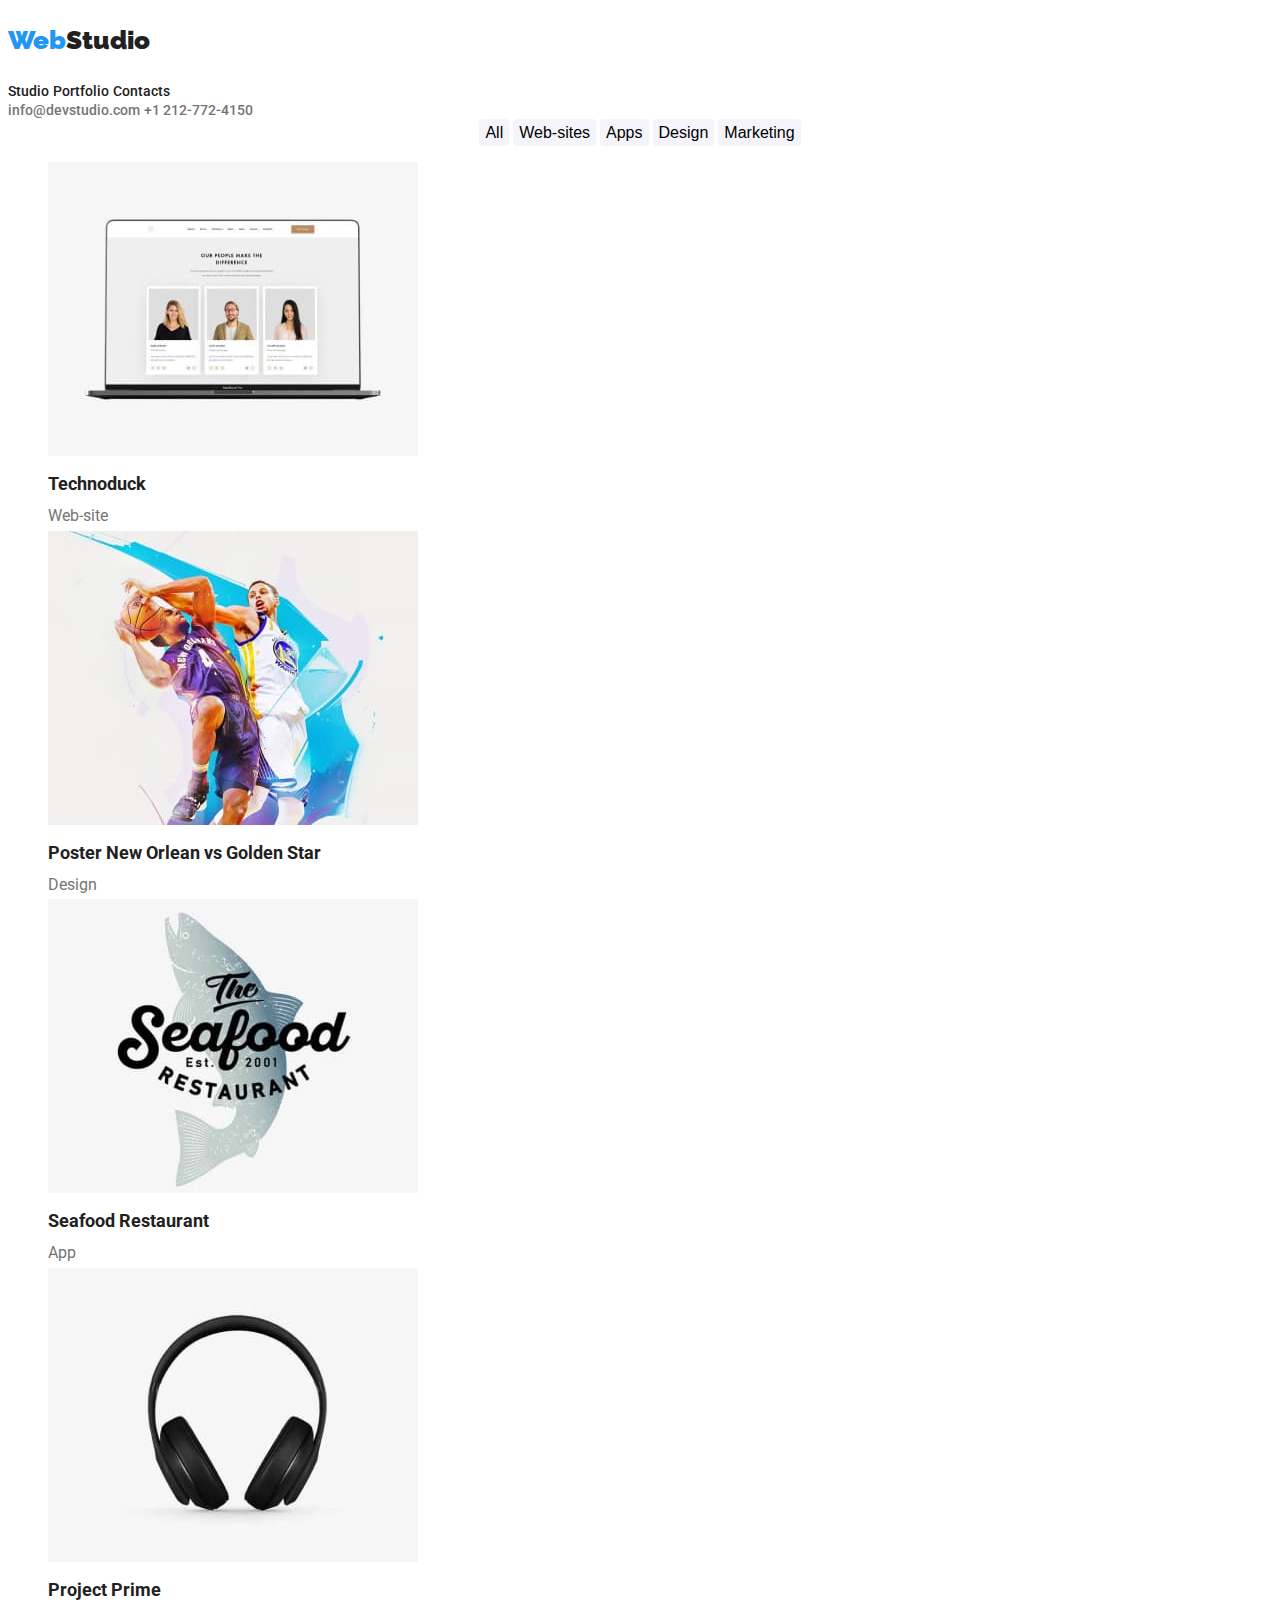
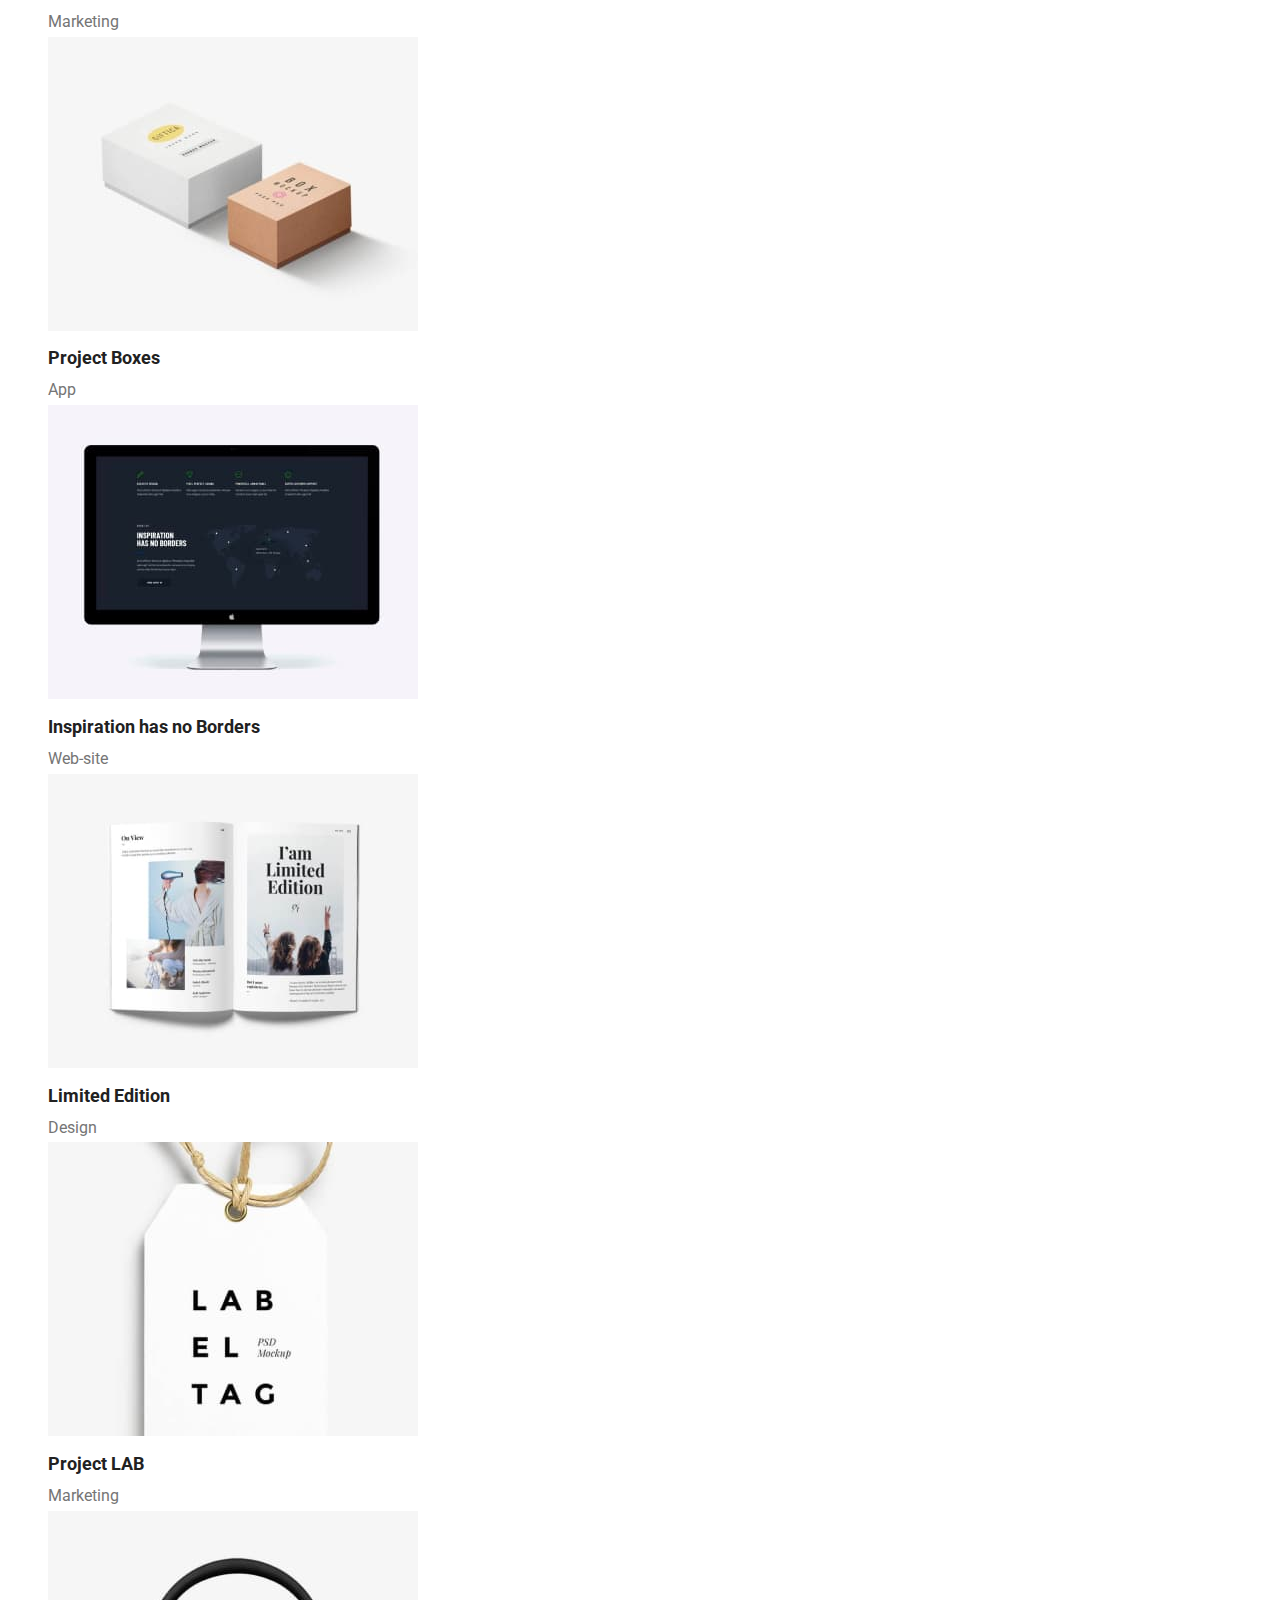
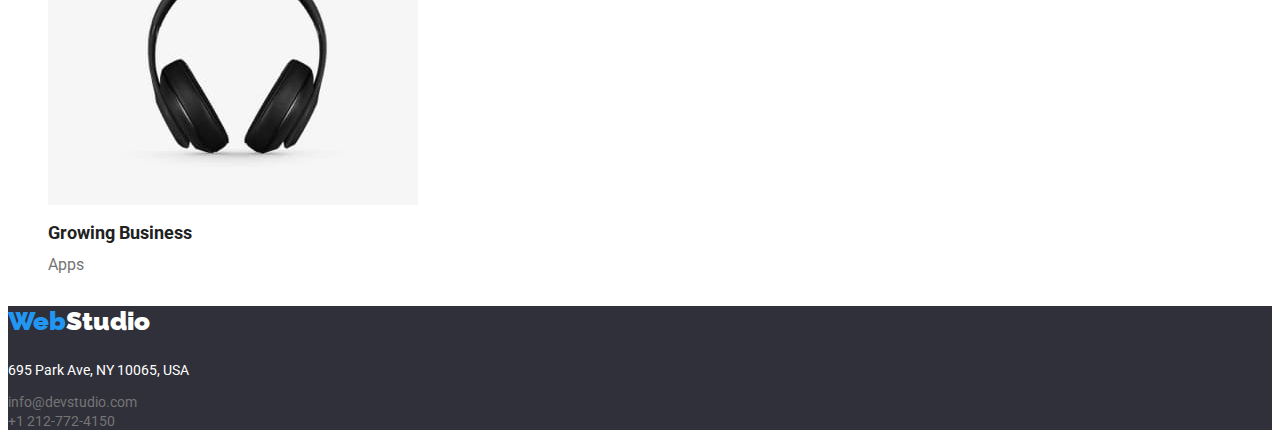
==== portfolio.html @ b8fe7f37 "Initial commit" ====
<!DOCTYPE html>
<html lang="en">

<head>
      <meta charset="UTF-8">
      <meta name="viewport" content="width=device-width, initial-scale=1.0">
      <title>Portfolio</title>
      <link rel="preconnect" href="https://fonts.gstatic.com" crossorigin>
      <link href="https://fonts.googleapis.com/css2?family=Raleway:ital,wght@0,100..900;1,100..900&family=Roboto:ital,wght@0,100;0,300;0,400;0,500;0,700;0,900;1,100;1,300;1,400;1,500;1,700;1,900&display=swap"
            rel="stylesheet">
      <link rel="stylesheet" href="./css/styles.css">
</head>

<body>
      <!--Header section-->
      <header>
            <p class="header__logo"><a href="#"><b><span>Web</span>Studio</b></a>
            </p>
            <nav class="header__navigation">
                  <a href="index.html">Studio</a>
                  <a href="portfolio.html">Portfolio</a>
                  <a href="#">Contacts</a>
            </nav>
            <div class="header__info">
                  <a href="emailto:info@devstudio.com">info@devstudio.com</a>
                  <a href="tel:+12127724150">+1 212-772-4150</a>
            </div>
      </header>

      <!--Filters section-->
      <div class="filters-section">
            <button type="button">All</button>
            <button type="button">Web-sites</button>
            <button type="button">Apps</button>
            <button type="button">Design</button>
            <button type="button">Marketing</button>
      </div>

      <!--Portfolio section-->
      <div class="portfolio-section">
            <ul>
                  <li>
                        <img src="./images/technoduck-image.jpeg" alt="website layout for laptop" width="370"><br>
                        <b>Technoduck</b><br>
                        Web-site
                  </li>
                  <li>
                        <img src="./images/poster-basket-game-image.jpeg" alt="Poster New Orlean vs Golden Star image"
                              width="370"><br>
                        <b>Poster New Orlean vs Golden Star</b><br>
                        Design
                  </li>
                  <li>
                        <img src="./images/seafood-restaurant-image.jpeg" alt="Seafood Restaurant app layout image"
                              width="370"><br>
                        <b>Seafood Restaurant</b><br>
                        App
                  </li>
                  <li>
                        <img src="./images/project-prime-image.jpeg" alt="Stereo Headset image" width="370"><br>
                        <b>Project Prime</b><br>
                        Marketing
                  </li>
                  <li>
                        <img src="./images/project-boxes-image.jpeg" alt="Boxes image" width="370"><br>
                        <b>Project Boxes</b><br>
                        App
                  </li>
                  <li>
                        <img src="./images/inspiration-has-no-borders-image.jpeg" alt="Apple Mac Computer image"
                              width="370"><br>
                        <b>Inspiration has no Borders</b><br>
                        Web-site
                  </li>
                  <li>
                        <img src="./images/limited-edition-image.jpeg" alt="magazine image" width="370"><br>
                        <b>Limited Edition</b><br>
                        Design
                  </li>
                  <li>
                        <img src="./images/project-lab-image.jpeg" alt="Tag image" width="370"><br>
                        <b>Project LAB</b><br>
                        Marketing
                  </li>
                  <li>
                        <img src="./images/project-prime-image.jpeg" alt="working eith laptop image" width="370"><br>
                        <b>Growing Business</b><br>
                        Apps
                  </li>
            </ul>
      </div>

      <!--Footer section-->
      <footer class="footer">
            <p class="footer__logo"><a href="#"><b><span>Web</span>Studio</b></a>
            </p>
            <address class="footer__contact">
                  <p class="footer__contact-address">695 Park Ave, NY 10065, USA</p>
            </address>
            <div class="footer__contact-details">
                  <a href="emailto:info@devstudio.com">info@devstudio.com</a><br>
                  <a href="tel:+12127724150">+1 212-772-4150</a>
            </div>

      </footer>

</body>

</html>
---- css/styles.css ----
:root {
  --blue: #2196f3;
  --white: #ffffff;
  --black: #212121;
  --gray: #2f303a;
  --light-gray: #757575;
  --primary-font: 'Roboto', sans-serif;
  --logo-font: 'Raleway', sans-serif;
}

/* Body section*/

body {
  font-family: 'Roboto', sans-serif;
  color: black;
}

/* Header section style */

.header__logo {
  font-family: var(--logo-font);
  font-weight: 700;
  font-size: 26px;
  line-height: 1.1;
  color: var(--black);
  text-decoration: none;
}

.header__logo a {
  text-decoration: none;
}

.header__logo span {
  color: var(--blue);
}

.header__logo b {
  color: var(--black);
}

.header__navigation a {
  font-size: 14px;
  font-weight: 500;
  line-height: 1.1;
  text-decoration: none;
  color: var(--black);
}

.header__navigation a:hover {
  font-size: 14px;
  font-weight: 500;
  line-height: 1.1;
  text-decoration: none;
  color: var(--blue);
}

.header__info a {
  font-size: 14px;
  font-weight: 500;
  line-height: 1.1;
  text-decoration: none;
  color: var(--light-gray);
}

.header__info a:hover {
  font-size: 15px;
  font-weight: 500;
  line-height: 0.9;
  text-decoration: none;
  color: var(--blue);
}

.header__title {
  font-size: 44px;
  font-weight: 900;
  line-height: 1.3;
  text-align: center;
  text-transform: capitalize;
  color: var(--white);
  background-color: var(--gray);
}

.header__request {
  font-size: 16px;
  font-weight: 700;
  line-height: 1.8;
  text-align: center;
  color: var(--white);
  background-color: var(--blue);
  text-decoration: none;
  border-radius: 4px;
  cursor: pointer;
  padding: 12px 24px;
  border: 1px solid;
}

/* What we do (wwd) section style*/

.main-wwd ul {
  list-style: none;
}

.main-wwd strong {
  text-transform: capitalize;
  font-size: 14px;
  font-weight: 700;
  line-height: 1.1;
  color: var(--black);
}

.main-wwd {
  text-transform: capitalize;
  font-size: 14px;
  font-weight: 400;
  line-height: 1.7;
  color: var(--light-gray);
}

.main-wwd__title {
  font-size: 36px;
  font-weight: 700;
  line-height: 1.1;
  color: var(--black);
  text-align: center;
}

/* Our team section style */

.main-team {
  background-color: #f5f4fa;
}

.main-team__title {
  font-size: 36px;
  font-weight: 700;
  line-height: 1.1;
  color: var(--black);
  text-align: center;
}

.main-team__list {
  font-size: 16px;
  font-weight: 400;
  line-height: 1.2;
  color: var(--light-gray);
  text-align: center;
  list-style: none;
}

.main-team__list b {
  font-size: 16px;
  font-weight: 500;
  line-height: 1.2;
  color: var(--black);
  text-align: center;
}

/* Footer section style*/

.footer {
  background-color: var(--gray);
}

.footer__logo {
  color: var(--white);
  font-family: var(--logo-font);
  font-weight: 700;
  font-size: 26px;
  line-height: 1.2;
  text-decoration: none;
}

.footer__logo a {
  text-decoration: none;
}

.footer__logo span {
  color: var(--blue);
}

.footer__logo b {
  color: var(--white);
}

.footer__contact {
  color: var(--white);
  font-style: normal;
}

.footer__contact-address {
  font-size: 14px;
  font-weight: 400;
  line-height: 1.1;
}

.footer__contact-address {
  font-size: 14px;
  font-weight: 400;
  line-height: 1.1;
}

.footer__contact-details a {
  font-size: 14px;
  font-weight: 400;
  line-height: 1.1;
  text-decoration: none;
  color: var(--light-gray);
}

.footer__contact-details a:hover {
  font-size: 14px;
  font-weight: 400;
  line-height: 1.1;
  text-decoration: none;
  color: var(--blue);
}

/* Filters section style */

.filters-section {
  text-align: center;
}

.filters-section button {
  font-size: 16px;
  font-weight: 500;
  line-height: 1.6;
  text-align: center;
  background-color: #f5f4fa;
  border-radius: 4px;
  cursor: pointer;
  border: none;
}

.filters-section button:hover {
  background-color: var(--blue);
  color: var(--white);
}

.filters-section button:focus {
  background-color: var(--blue);
  color: var(--white);
}

/* Portfolio section style */

.portfolio-section ul {
  list-style: none;
  text-decoration: none;
}

.portfolio-section li {
  font-size: 16px;
  font-weight: 400;
  line-height: 1.8;
  text-align: left;
  color: var(--light-gray);
  text-decoration: none;
}

.portfolio-section b {
  font-size: 18px;
  font-weight: 700;
  line-height: 2;
  text-align: left;
  color: var(--black);
  text-decoration: none;
}
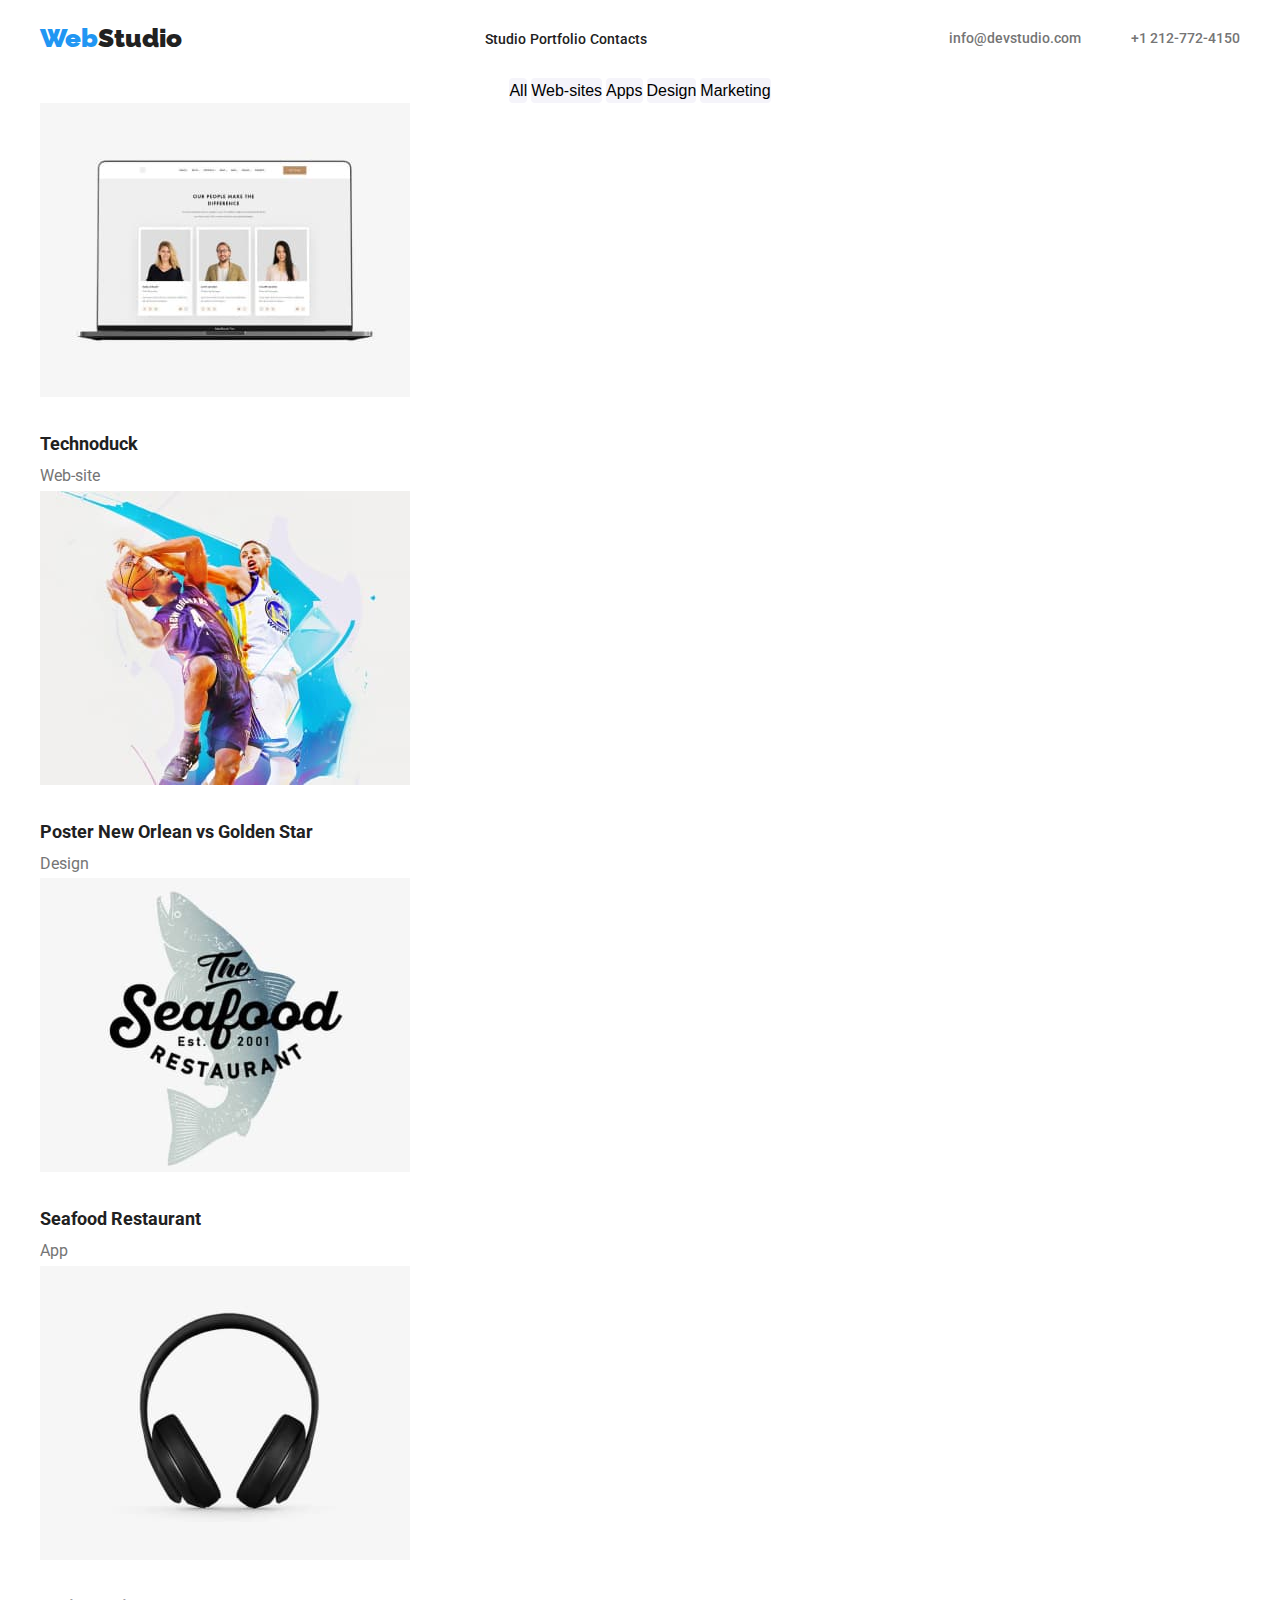
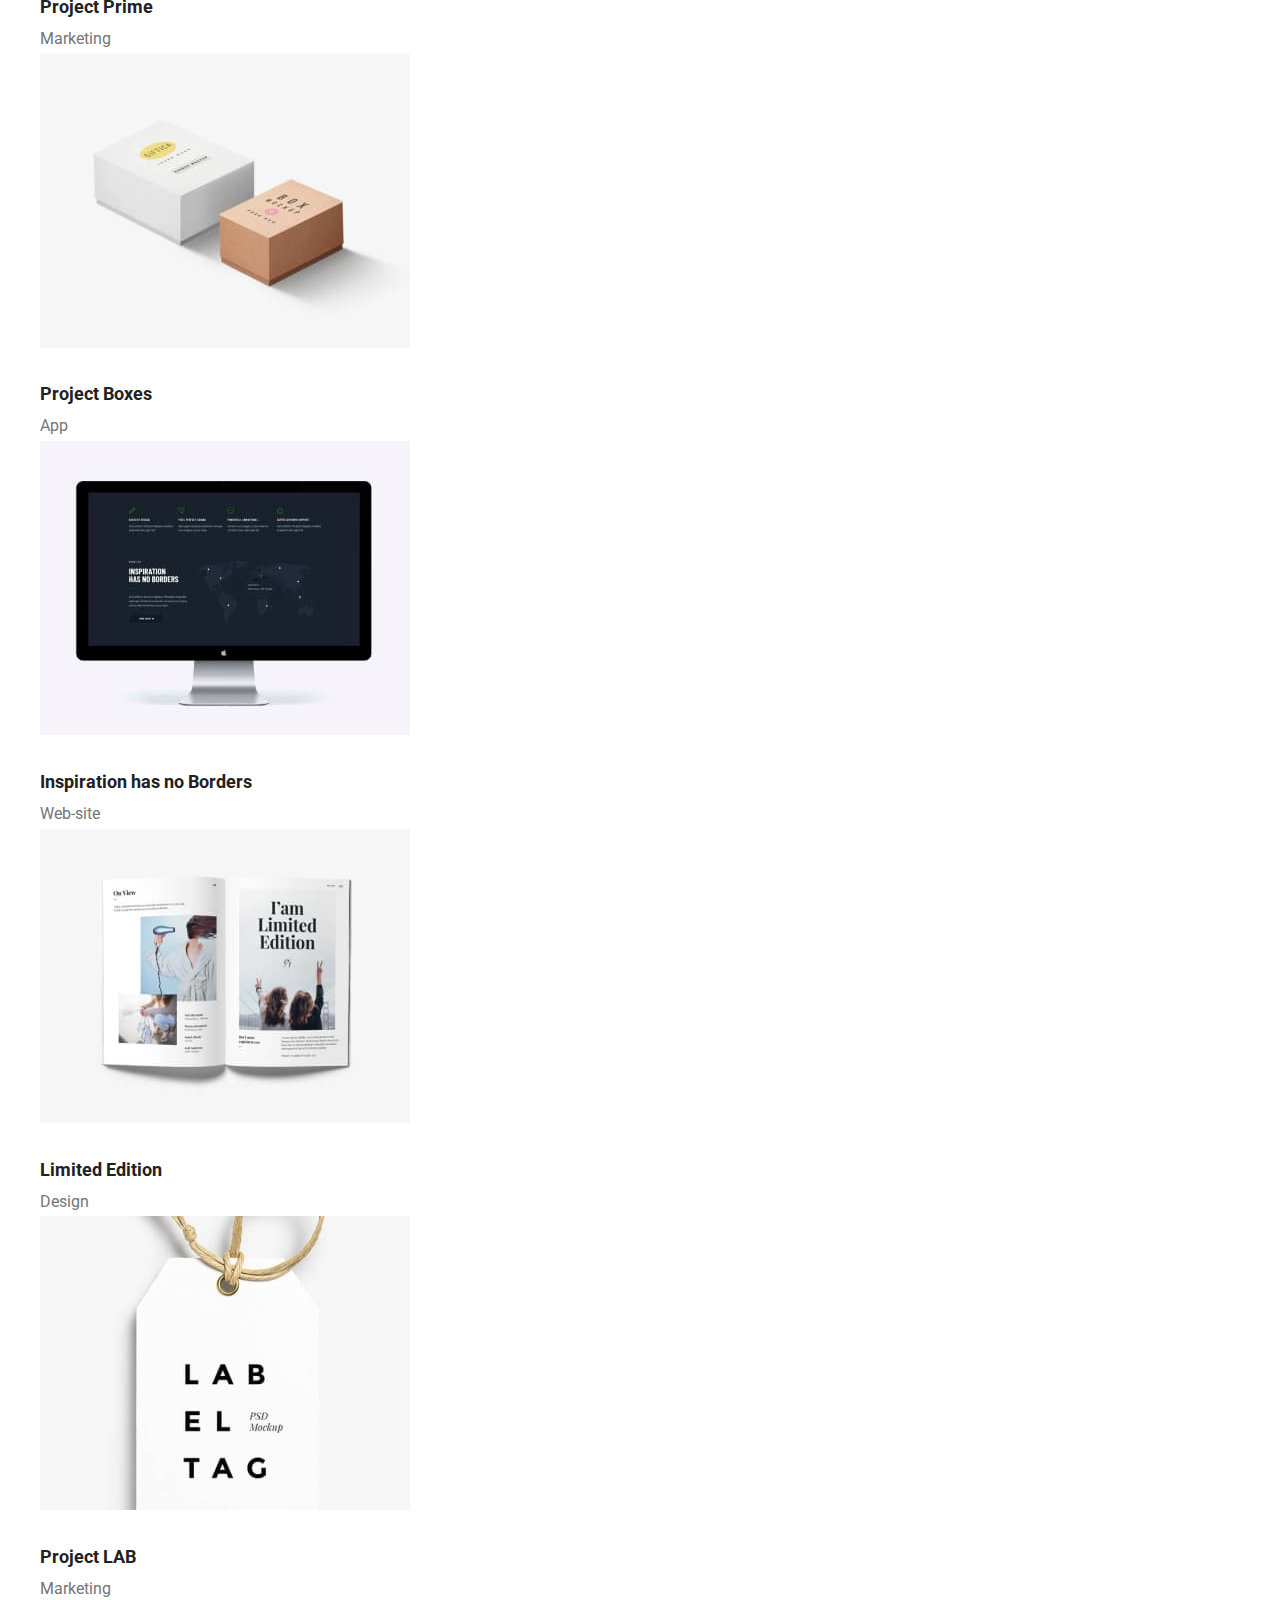
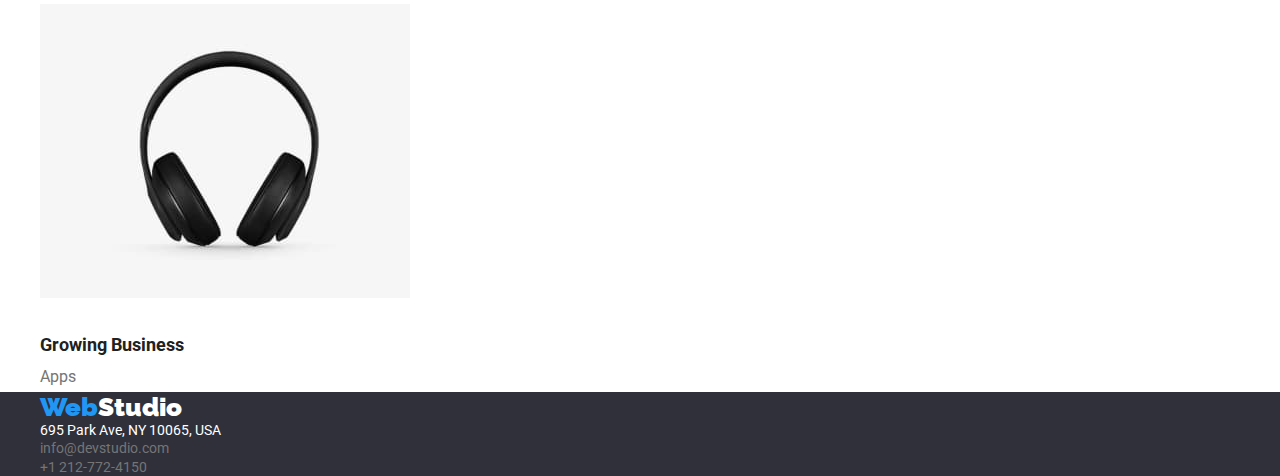
==== commit 33758008: "homework v1" ====
--- a/portfolio.html
+++ b/portfolio.html
@@ -5,6 +5,8 @@
       <meta charset="UTF-8">
       <meta name="viewport" content="width=device-width, initial-scale=1.0">
       <title>Portfolio</title>
+
+      <link rel="stylesheet" href="node_modules/modern-normalize/modern-normalize.css" />
       <link rel="preconnect" href="https://fonts.gstatic.com" crossorigin>
       <link href="https://fonts.googleapis.com/css2?family=Raleway:ital,wght@0,100..900;1,100..900&family=Roboto:ital,wght@0,100;0,300;0,400;0,500;0,700;0,900;1,100;1,300;1,400;1,500;1,700;1,900&display=swap"
             rel="stylesheet">
@@ -13,32 +15,42 @@
 
 <body>
       <!--Header section-->
-      <header>
-            <p class="header__logo"><a href="#"><b><span>Web</span>Studio</b></a>
-            </p>
-            <nav class="header__navigation">
-                  <a href="index.html">Studio</a>
-                  <a href="portfolio.html">Portfolio</a>
-                  <a href="#">Contacts</a>
-            </nav>
-            <div class="header__info">
-                  <a href="emailto:info@devstudio.com">info@devstudio.com</a>
-                  <a href="tel:+12127724150">+1 212-772-4150</a>
+      <header class="header">
+            <div class="container">
+                  <div>
+                        <p class="header__logo"><a href="#"><b><span>Web</span>Studio</b></a>
+                        </p>
+                  </div>
+                  <div>
+                        <nav class="header__navigation">
+                              <a href="index.html">Studio</a>
+                              <a href="portfolio.html">Portfolio</a>
+                              <a href="#">Contacts</a>
+                        </nav>
+                  </div>
+                  <div>
+                        <div class="header__info">
+                              <a href="emailto:info@devstudio.com">info@devstudio.com</a>
+                              <a href="tel:+12127724150">+1 212-772-4150</a>
+                        </div>
+                  </div>
             </div>
+
       </header>
 
       <!--Filters section-->
-      <div class="filters-section">
-            <button type="button">All</button>
-            <button type="button">Web-sites</button>
-            <button type="button">Apps</button>
-            <button type="button">Design</button>
-            <button type="button">Marketing</button>
+      <div class="container">
+            <div class="filters-section">
+                  <button type="button">All</button>
+                  <button type="button">Web-sites</button>
+                  <button type="button">Apps</button>
+                  <button type="button">Design</button>
+                  <button type="button">Marketing</button>
+            </div>
       </div>
-
       <!--Portfolio section-->
-      <div class="portfolio-section">
-            <ul>
+      <div class="container">
+            <ul class="portfolio-section">
                   <li>
                         <img src="./images/technoduck-image.jpeg" alt="website layout for laptop" width="370"><br>
                         <b>Technoduck</b><br>
@@ -92,16 +104,17 @@
 
       <!--Footer section-->
       <footer class="footer">
-            <p class="footer__logo"><a href="#"><b><span>Web</span>Studio</b></a>
-            </p>
-            <address class="footer__contact">
-                  <p class="footer__contact-address">695 Park Ave, NY 10065, USA</p>
-            </address>
-            <div class="footer__contact-details">
-                  <a href="emailto:info@devstudio.com">info@devstudio.com</a><br>
-                  <a href="tel:+12127724150">+1 212-772-4150</a>
+            <div class="container">
+                  <p class="footer__logo"><a href="#"><b><span>Web</span>Studio</b></a>
+                  </p>
+                  <address class="footer__contact">
+                        <p class="footer__contact-address">695 Park Ave, NY 10065, USA</p>
+                  </address>
+                  <div class="footer__contact-details">
+                        <a href="emailto:info@devstudio.com">info@devstudio.com</a><br>
+                        <a href="tel:+12127724150">+1 212-772-4150</a>
+                  </div>
             </div>
-
       </footer>
 
 </body>
--- a/css/styles.css
+++ b/css/styles.css
@@ -8,6 +8,25 @@
   --logo-font: 'Raleway', sans-serif;
 }
 
+* {
+  margin: 0;
+  padding: 0;
+}
+
+img {
+  display: block;
+  max-width: 100%;
+  height: auto;
+}
+
+html {
+  box-sizing: border-box;
+}
+
+ul {
+  list-style: none;
+}
+
 /* Body section*/
 
 body {
@@ -17,6 +36,19 @@
 
 /* Header section style */
 
+.header .container {
+  display: flex;
+  justify-content: space-between;
+  padding-top: 24px;
+  padding-bottom: 25px;
+}
+
+.header div {
+  display: flex;
+  gap: 50px;
+  align-items: center;
+}
+
 .header__logo {
   font-family: var(--logo-font);
   font-weight: 700;
@@ -70,6 +102,15 @@
   color: var(--blue);
 }
 
+/* Hero section */
+
+.hero-section {
+  background-color: var(--gray);
+}
+.hero-section .container {
+  display: flex;
+  align-items: center;
+}
 .header__title {
   font-size: 44px;
   font-weight: 900;
@@ -77,7 +118,6 @@
   text-align: center;
   text-transform: capitalize;
   color: var(--white);
-  background-color: var(--gray);
 }
 
 .header__request {
@@ -92,9 +132,15 @@
   cursor: pointer;
   padding: 12px 24px;
   border: 1px solid;
+  border-color: var(--blue);
 }
 
 /* What we do (wwd) section style*/
+
+.main-wwd {
+  display: flex;
+  align-items: center;
+}
 
 .main-wwd ul {
   list-style: none;
@@ -266,3 +312,9 @@
   color: var(--black);
   text-decoration: none;
 }
+
+.container {
+  width: 1200px;
+  margin-left: auto;
+  margin-right: auto;
+}
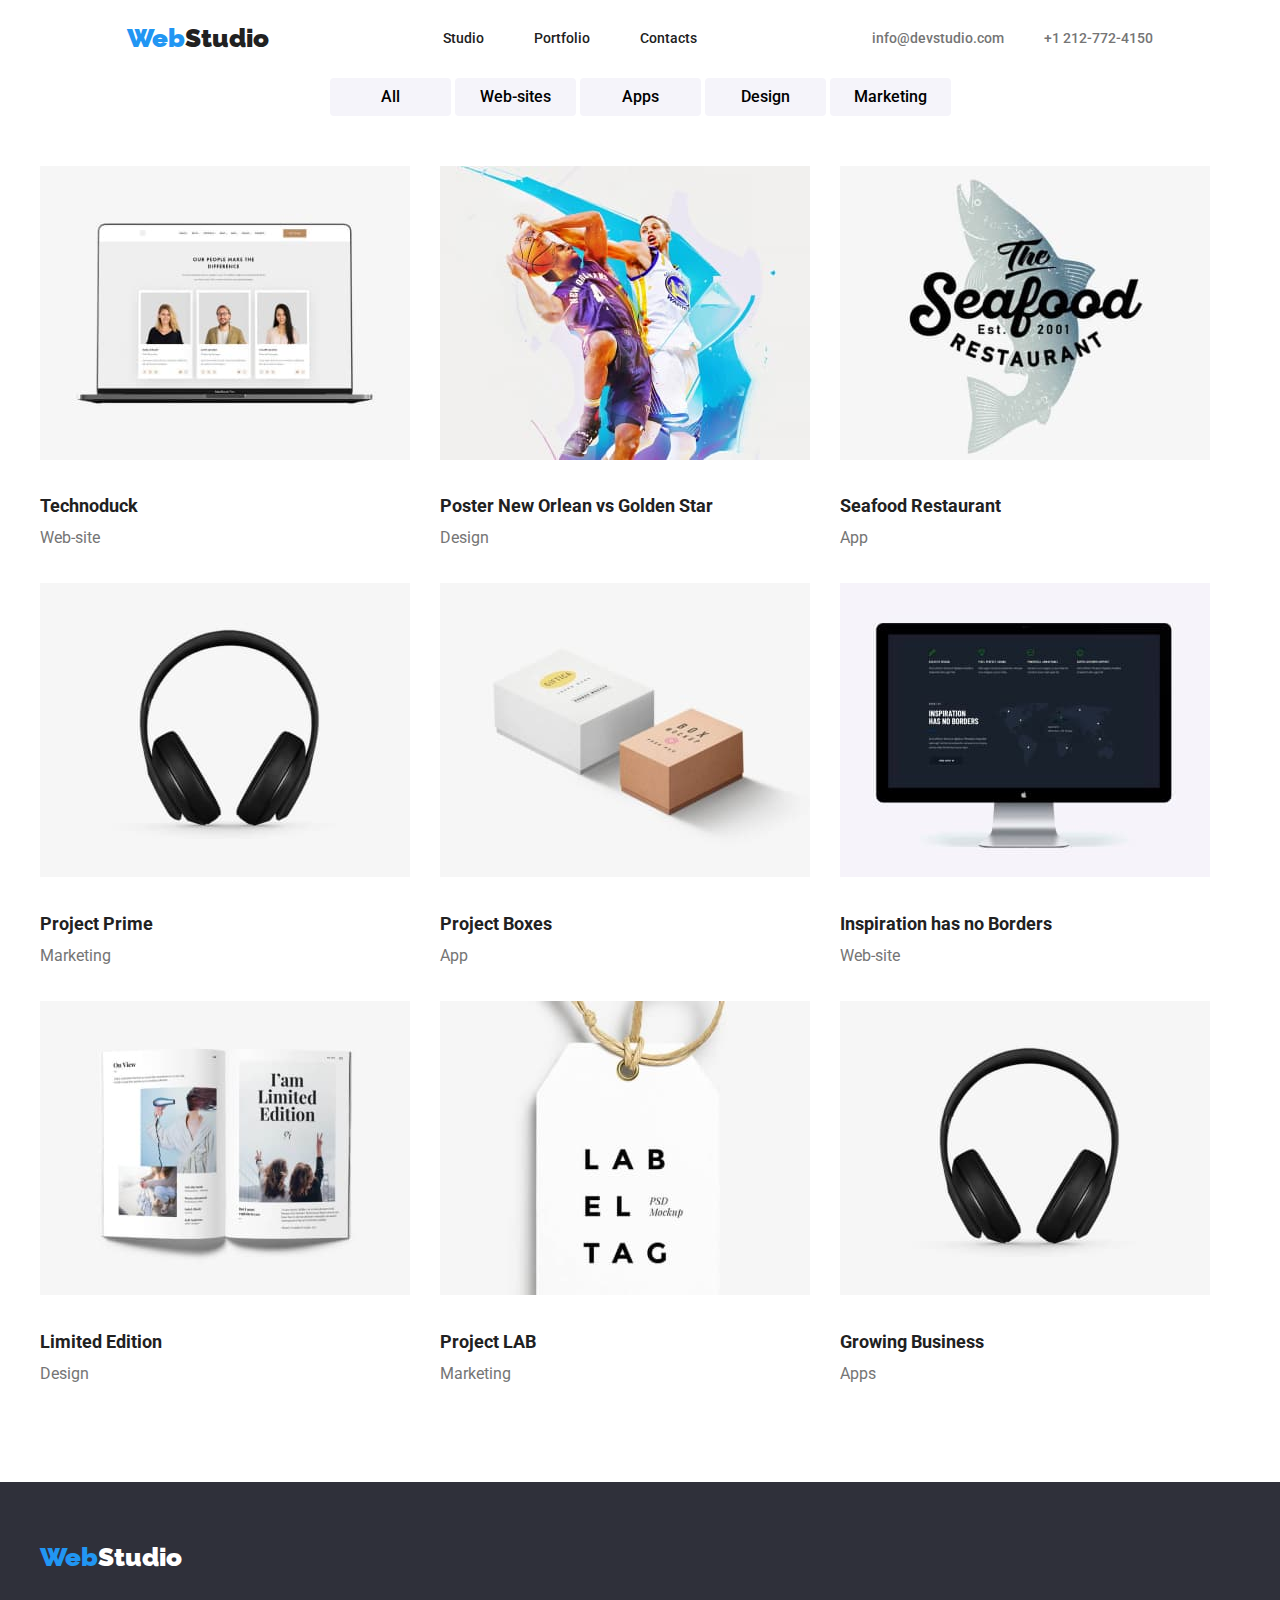
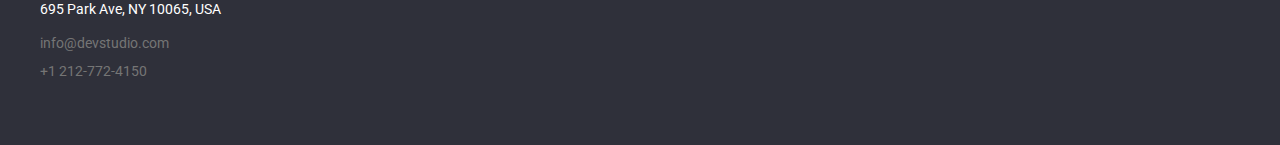
==== commit fbbb5d2b: "HW3 - updates v2" ====
--- a/portfolio.html
+++ b/portfolio.html
@@ -17,23 +17,20 @@
       <!--Header section-->
       <header class="header">
             <div class="container">
-                  <div>
-                        <p class="header__logo"><a href="#"><b><span>Web</span>Studio</b></a>
-                        </p>
-                  </div>
-                  <div>
-                        <nav class="header__navigation">
+                  <p class="header__logo"><a href="#"><b><span>Web</span>Studio</b></a>
+                  </p>
+                  <nav class="header__navigation">
+                        <div class="header__navigation-bar">
                               <a href="index.html">Studio</a>
                               <a href="portfolio.html">Portfolio</a>
                               <a href="#">Contacts</a>
-                        </nav>
+                        </div>
+                  </nav>
+                  <div class="header__info">
+                        <a href="emailto:info@devstudio.com">info@devstudio.com</a>
+                        <a href="tel:+12127724150">+1 212-772-4150</a>
                   </div>
-                  <div>
-                        <div class="header__info">
-                              <a href="emailto:info@devstudio.com">info@devstudio.com</a>
-                              <a href="tel:+12127724150">+1 212-772-4150</a>
-                        </div>
-                  </div>
+
             </div>
 
       </header>
@@ -49,57 +46,57 @@
             </div>
       </div>
       <!--Portfolio section-->
-      <div class="container">
-            <ul class="portfolio-section">
-                  <li>
+      <div class="portfolio-section">
+            <div class="container">
+                  <p>
                         <img src="./images/technoduck-image.jpeg" alt="website layout for laptop" width="370"><br>
                         <b>Technoduck</b><br>
                         Web-site
-                  </li>
-                  <li>
+                  </p>
+                  <p>
                         <img src="./images/poster-basket-game-image.jpeg" alt="Poster New Orlean vs Golden Star image"
                               width="370"><br>
                         <b>Poster New Orlean vs Golden Star</b><br>
                         Design
-                  </li>
-                  <li>
+                  </p>
+                  <p>
                         <img src="./images/seafood-restaurant-image.jpeg" alt="Seafood Restaurant app layout image"
                               width="370"><br>
                         <b>Seafood Restaurant</b><br>
                         App
-                  </li>
-                  <li>
+                  </p>
+                  <p>
                         <img src="./images/project-prime-image.jpeg" alt="Stereo Headset image" width="370"><br>
                         <b>Project Prime</b><br>
                         Marketing
-                  </li>
-                  <li>
+                  </p>
+                  <p>
                         <img src="./images/project-boxes-image.jpeg" alt="Boxes image" width="370"><br>
                         <b>Project Boxes</b><br>
                         App
-                  </li>
-                  <li>
+                  </p>
+                  <p>
                         <img src="./images/inspiration-has-no-borders-image.jpeg" alt="Apple Mac Computer image"
                               width="370"><br>
                         <b>Inspiration has no Borders</b><br>
                         Web-site
-                  </li>
-                  <li>
+                  </p>
+                  <p>
                         <img src="./images/limited-edition-image.jpeg" alt="magazine image" width="370"><br>
                         <b>Limited Edition</b><br>
                         Design
-                  </li>
-                  <li>
+                  </p>
+                  <p>
                         <img src="./images/project-lab-image.jpeg" alt="Tag image" width="370"><br>
                         <b>Project LAB</b><br>
                         Marketing
-                  </li>
-                  <li>
+                  </p>
+                  <p>
                         <img src="./images/project-prime-image.jpeg" alt="working eith laptop image" width="370"><br>
                         <b>Growing Business</b><br>
                         Apps
-                  </li>
-            </ul>
+                  </p>
+            </div>
       </div>
 
       <!--Footer section-->
--- a/css/styles.css
+++ b/css/styles.css
@@ -38,17 +38,12 @@
 
 .header .container {
   display: flex;
-  justify-content: space-between;
+  justify-content: space-around;
+  align-items: center;
   padding-top: 24px;
   padding-bottom: 25px;
 }
 
-.header div {
-  display: flex;
-  gap: 50px;
-  align-items: center;
-}
-
 .header__logo {
   font-family: var(--logo-font);
   font-weight: 700;
@@ -56,6 +51,7 @@
   line-height: 1.1;
   color: var(--black);
   text-decoration: none;
+  display: flex;
 }
 
 .header__logo a {
@@ -84,6 +80,16 @@
   line-height: 1.1;
   text-decoration: none;
   color: var(--blue);
+}
+
+.header__navigation-bar {
+  display: flex;
+  gap: 50px;
+}
+
+.header__info {
+  display: flex;
+  gap: 40px;
 }
 
 .header__info a {
@@ -106,18 +112,24 @@
 
 .hero-section {
   background-color: var(--gray);
-}
+  display: flex;
+}
+
 .hero-section .container {
   display: flex;
-  align-items: center;
-}
+  flex-direction: column;
+  align-content: center;
+}
+
 .header__title {
   font-size: 44px;
   font-weight: 900;
   line-height: 1.3;
   text-align: center;
-  text-transform: capitalize;
-  color: var(--white);
+  text-transform: uppercase;
+  color: var(--white);
+  margin-top: 200px;
+  margin-bottom: 30px;
 }
 
 .header__request {
@@ -133,19 +145,31 @@
   padding: 12px 24px;
   border: 1px solid;
   border-color: var(--blue);
+  margin-bottom: 200px;
 }
 
 /* What we do (wwd) section style*/
 
-.main-wwd {
+.main-wwd .container {
   display: flex;
   align-items: center;
-}
-
-.main-wwd ul {
-  list-style: none;
-}
-
+  flex-direction: column;
+}
+
+.main-wwd__skills {
+  height: 101px;
+  display: flex;
+  flex-direction: row;
+  gap: 30px;
+  margin-top: 94px;
+  margin-bottom: 70px;
+}
+
+.main-wwd__skill {
+  width: 270px;
+  text-transform: none;
+  justify-content: space-between;
+}
 .main-wwd strong {
   text-transform: capitalize;
   font-size: 14px;
@@ -155,7 +179,6 @@
 }
 
 .main-wwd {
-  text-transform: capitalize;
   font-size: 14px;
   font-weight: 400;
   line-height: 1.7;
@@ -168,6 +191,15 @@
   line-height: 1.1;
   color: var(--black);
   text-align: center;
+  margin-bottom: 50px;
+}
+
+.main-wwd__images {
+  display: flex;
+  flex-direction: row;
+  justify-content: space-between;
+  gap: 30px;
+  margin-bottom: 94px;
 }
 
 /* Our team section style */
@@ -176,12 +208,19 @@
   background-color: #f5f4fa;
 }
 
+.main-team .container {
+  display: flex;
+  flex-direction: column;
+}
+
 .main-team__title {
   font-size: 36px;
   font-weight: 700;
   line-height: 1.1;
   color: var(--black);
   text-align: center;
+  margin-top: 94px;
+  margin-bottom: 50px;
 }
 
 .main-team__list {
@@ -190,15 +229,25 @@
   line-height: 1.2;
   color: var(--light-gray);
   text-align: center;
-  list-style: none;
-}
-
-.main-team__list b {
+  display: flex;
+  gap: 30px;
+  margin-bottom: 94px;
+}
+
+.main-team__names {
   font-size: 16px;
   font-weight: 500;
   line-height: 1.2;
   color: var(--black);
   text-align: center;
+  padding-top: 59px;
+}
+
+.main-team__list p {
+  background-color: var(--white);
+  margin-bottom: 30px;
+  padding-bottom: 30px;
+  line-height: 1.5;
 }
 
 /* Footer section style*/
@@ -207,6 +256,12 @@
   background-color: var(--gray);
 }
 
+.footer .container {
+  display: flex;
+  flex-direction: column;
+  align-items: flex-start;
+}
+
 .footer__logo {
   color: var(--white);
   font-family: var(--logo-font);
@@ -214,6 +269,8 @@
   font-size: 26px;
   line-height: 1.2;
   text-decoration: none;
+  margin-bottom: 28px;
+  margin-top: 60px;
 }
 
 .footer__logo a {
@@ -231,6 +288,7 @@
 .footer__contact {
   color: var(--white);
   font-style: normal;
+  margin-bottom: 12px;
 }
 
 .footer__contact-address {
@@ -239,16 +297,14 @@
   line-height: 1.1;
 }
 
-.footer__contact-address {
-  font-size: 14px;
-  font-weight: 400;
-  line-height: 1.1;
+.footer__contact-details {
+  margin-bottom: 60px;
 }
 
 .footer__contact-details a {
   font-size: 14px;
   font-weight: 400;
-  line-height: 1.1;
+  line-height: 2;
   text-decoration: none;
   color: var(--light-gray);
 }
@@ -261,7 +317,7 @@
   color: var(--blue);
 }
 
-/* Filters section style */
+/* PORTFOLIO - Filters section style */
 
 .filters-section {
   text-align: center;
@@ -276,6 +332,11 @@
   border-radius: 4px;
   cursor: pointer;
   border: none;
+  height: 38px;
+  width: 121px;
+  border-radius: 4px;
+  margin-bottom: 50px;
+  font-family: var(--primary-font);
 }
 
 .filters-section button:hover {
@@ -290,12 +351,13 @@
 
 /* Portfolio section style */
 
-.portfolio-section ul {
-  list-style: none;
-  text-decoration: none;
-}
-
-.portfolio-section li {
+.portfolio-section .container {
+  display: flex;
+  align-content: space-between;
+  flex-wrap: wrap;
+}
+
+.portfolio-section p {
   font-size: 16px;
   font-weight: 400;
   line-height: 1.8;
@@ -311,6 +373,14 @@
   text-align: left;
   color: var(--black);
   text-decoration: none;
+}
+
+.portfolio-section div {
+  gap: 30px;
+  background-color: var(--white);
+  border: 1px;
+  border-color: var(--light-gray);
+  margin-bottom: 94px;
 }
 
 .container {
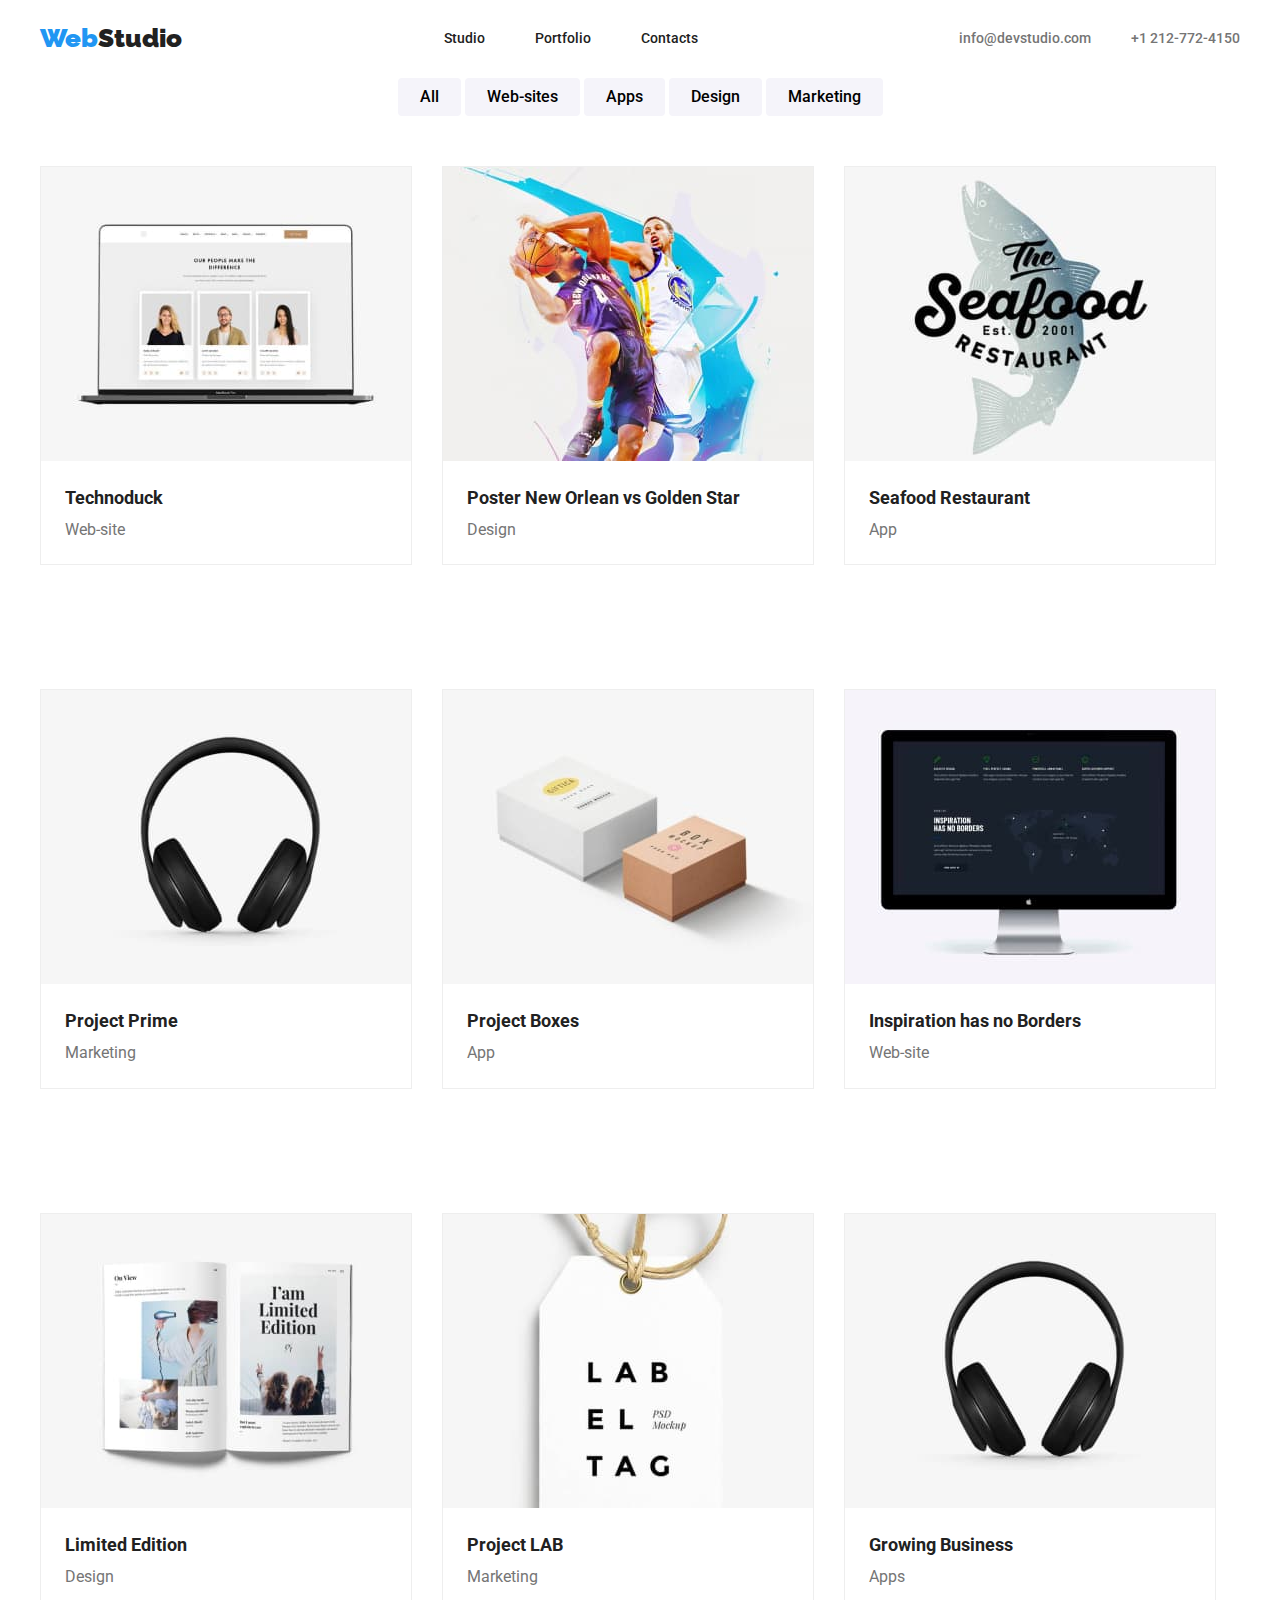
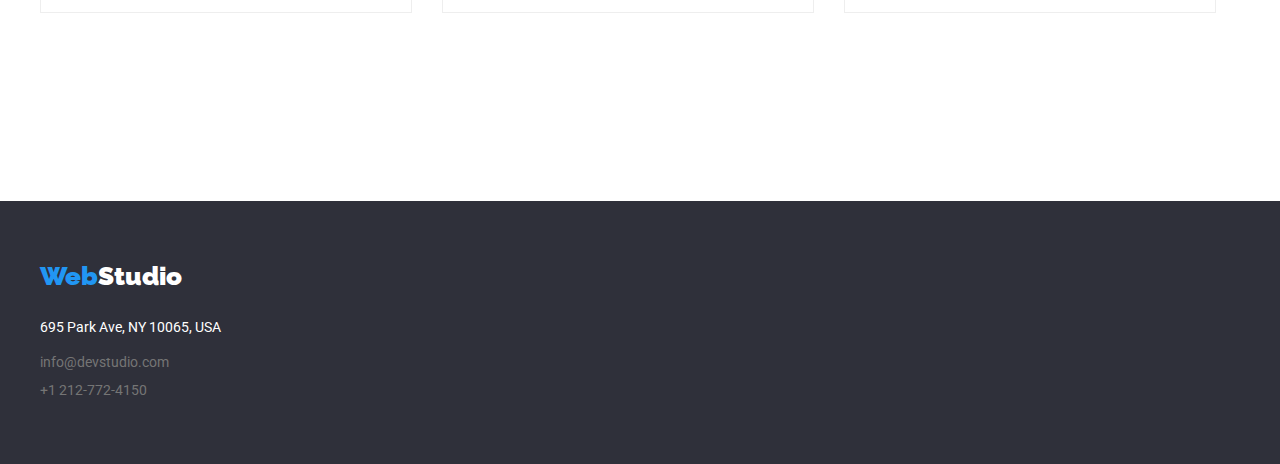
==== commit 9960b3ed: "HW3 - final updates" ====
--- a/portfolio.html
+++ b/portfolio.html
@@ -48,54 +48,54 @@
       <!--Portfolio section-->
       <div class="portfolio-section">
             <div class="container">
-                  <p>
+                  <div class="portfolio-section__box">
                         <img src="./images/technoduck-image.jpeg" alt="website layout for laptop" width="370"><br>
-                        <b>Technoduck</b><br>
-                        Web-site
-                  </p>
-                  <p>
+                        <p><b>Technoduck</b><br>
+                              Web-site</p>
+                  </div>
+                  <div class="portfolio-section__box">
                         <img src="./images/poster-basket-game-image.jpeg" alt="Poster New Orlean vs Golden Star image"
                               width="370"><br>
-                        <b>Poster New Orlean vs Golden Star</b><br>
-                        Design
-                  </p>
-                  <p>
+                        <p><b>Poster New Orlean vs Golden Star</b><br>
+                              Design</p>
+                  </div>
+                  <div class="portfolio-section__box">
                         <img src="./images/seafood-restaurant-image.jpeg" alt="Seafood Restaurant app layout image"
                               width="370"><br>
-                        <b>Seafood Restaurant</b><br>
-                        App
-                  </p>
-                  <p>
+                        <p><b>Seafood Restaurant</b><br>
+                              App</p>
+                  </div>
+                  <div class="portfolio-section__box">
                         <img src="./images/project-prime-image.jpeg" alt="Stereo Headset image" width="370"><br>
-                        <b>Project Prime</b><br>
-                        Marketing
-                  </p>
-                  <p>
+                        <p><b>Project Prime</b><br>
+                              Marketing</p>
+                  </div>
+                  <div class="portfolio-section__box">
                         <img src="./images/project-boxes-image.jpeg" alt="Boxes image" width="370"><br>
-                        <b>Project Boxes</b><br>
-                        App
-                  </p>
-                  <p>
+                        <p><b>Project Boxes</b><br>
+                              App</p>
+                  </div>
+                  <div class="portfolio-section__box">
                         <img src="./images/inspiration-has-no-borders-image.jpeg" alt="Apple Mac Computer image"
                               width="370"><br>
-                        <b>Inspiration has no Borders</b><br>
-                        Web-site
-                  </p>
-                  <p>
+                        <p><b>Inspiration has no Borders</b><br>
+                              Web-site</p>
+                  </div>
+                  <div class="portfolio-section__box">
                         <img src="./images/limited-edition-image.jpeg" alt="magazine image" width="370"><br>
-                        <b>Limited Edition</b><br>
-                        Design
-                  </p>
-                  <p>
+                        <p><b>Limited Edition</b><br>
+                              Design</p>
+                  </div>
+                  <div class="portfolio-section__box">
                         <img src="./images/project-lab-image.jpeg" alt="Tag image" width="370"><br>
-                        <b>Project LAB</b><br>
-                        Marketing
-                  </p>
-                  <p>
+                        <p><b>Project LAB</b><br>
+                              Marketing</p>
+                  </div>
+                  <div class="portfolio-section__box">
                         <img src="./images/project-prime-image.jpeg" alt="working eith laptop image" width="370"><br>
-                        <b>Growing Business</b><br>
-                        Apps
-                  </p>
+                        <p><b>Growing Business</b><br>
+                              Apps</p>
+                  </div>
             </div>
       </div>
 
--- a/css/styles.css
+++ b/css/styles.css
@@ -38,7 +38,7 @@
 
 .header .container {
   display: flex;
-  justify-content: space-around;
+  justify-content: space-between;
   align-items: center;
   padding-top: 24px;
   padding-bottom: 25px;
@@ -51,7 +51,6 @@
   line-height: 1.1;
   color: var(--black);
   text-decoration: none;
-  display: flex;
 }
 
 .header__logo a {
@@ -333,10 +332,10 @@
   cursor: pointer;
   border: none;
   height: 38px;
-  width: 121px;
   border-radius: 4px;
   margin-bottom: 50px;
   font-family: var(--primary-font);
+  padding: 6px 22px 6px 22px;
 }
 
 .filters-section button:hover {
@@ -357,16 +356,17 @@
   flex-wrap: wrap;
 }
 
-.portfolio-section p {
+.portfolio-section__box p {
   font-size: 16px;
   font-weight: 400;
   line-height: 1.8;
   text-align: left;
   color: var(--light-gray);
-  text-decoration: none;
-}
-
-.portfolio-section b {
+  margin-left: 24px;
+  margin-bottom: 20px;
+}
+
+.portfolio-section__box b {
   font-size: 18px;
   font-weight: 700;
   line-height: 2;
@@ -375,11 +375,12 @@
   text-decoration: none;
 }
 
+.portfolio-section__box {
+  border: 1px solid rgba(238, 238, 238, 1);
+}
+
 .portfolio-section div {
   gap: 30px;
-  background-color: var(--white);
-  border: 1px;
-  border-color: var(--light-gray);
   margin-bottom: 94px;
 }
 
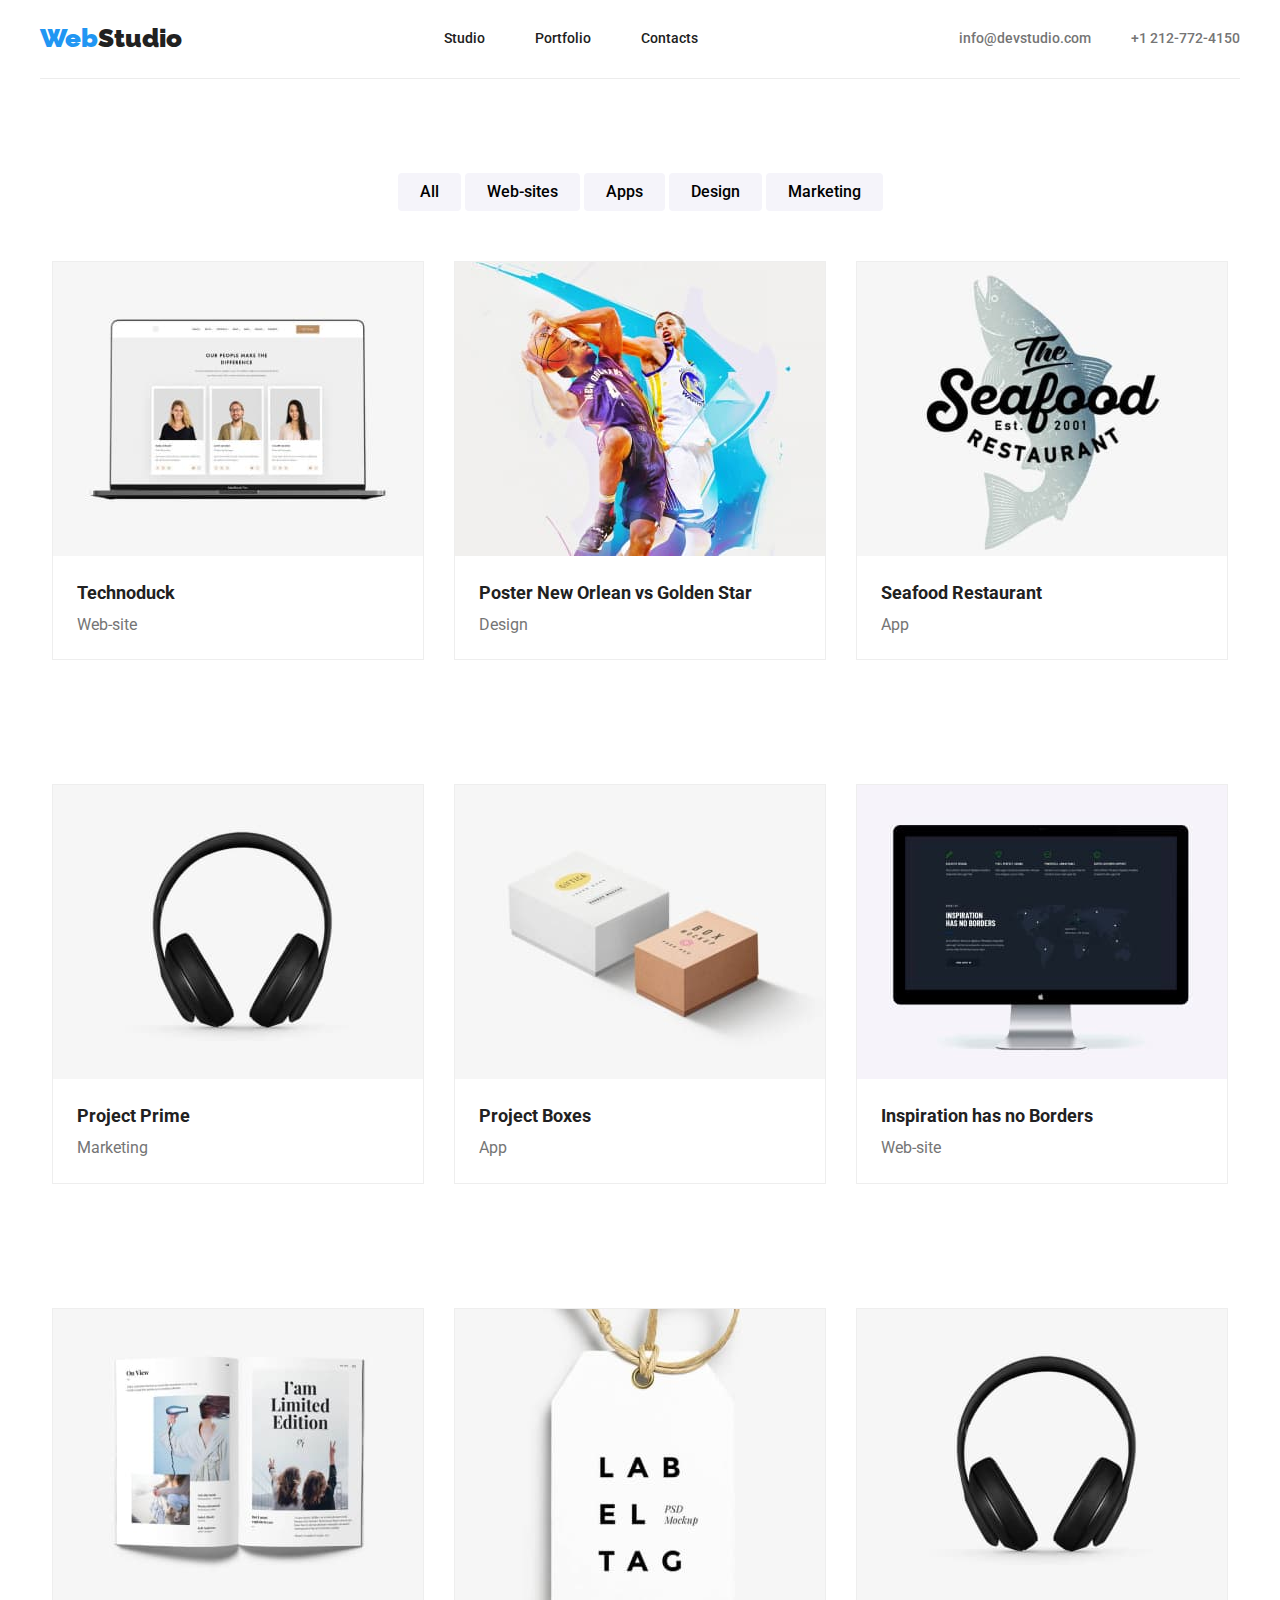
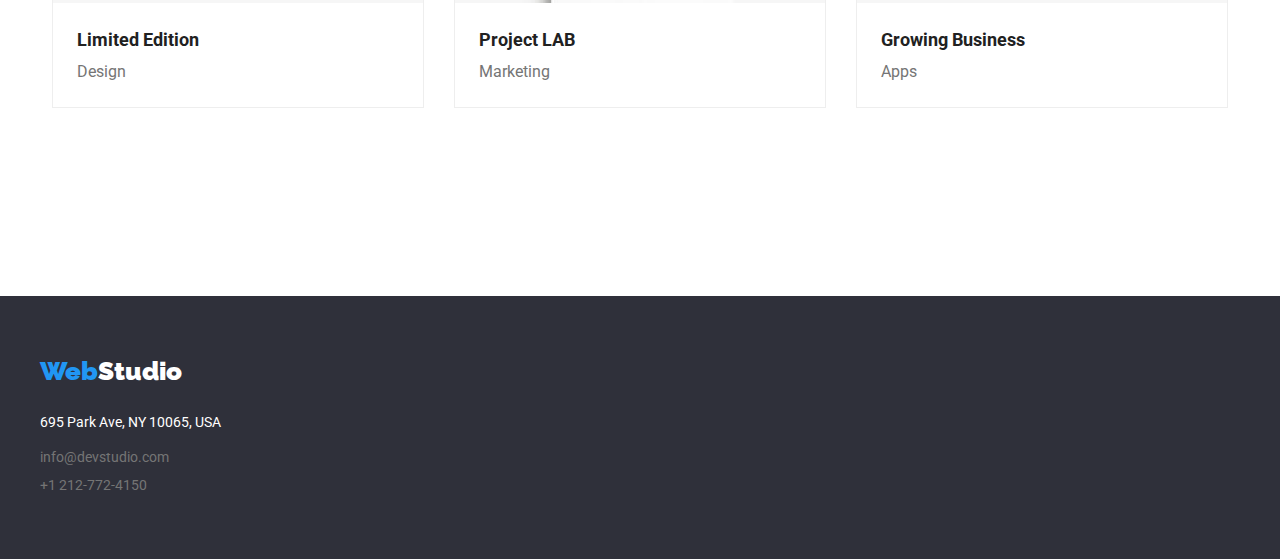
==== commit 799bdd9f: "HM3 - final updates v4" ====
--- a/portfolio.html
+++ b/portfolio.html
@@ -6,7 +6,9 @@
       <meta name="viewport" content="width=device-width, initial-scale=1.0">
       <title>Portfolio</title>
 
-      <link rel="stylesheet" href="node_modules/modern-normalize/modern-normalize.css" />
+      <link rel="stylesheet" href="https://cdnjs.cloudflare.com/ajax/libs/modern-normalize/2.0.0/modern-normalize.css"
+            integrity="sha512-gA2Bvu0/hw4oj0Lp8ZHjK+o3S4BE5m8d/wNVy6ktKLhHKPpWLQwv9ixzuWirWOakoJqlBdePq2NhoCaUOQ5npQ=="
+            crossorigin="anonymous" referrerpolicy="no-referrer" />
       <link rel="preconnect" href="https://fonts.gstatic.com" crossorigin>
       <link href="https://fonts.googleapis.com/css2?family=Raleway:ital,wght@0,100..900;1,100..900&family=Roboto:ital,wght@0,100;0,300;0,400;0,500;0,700;0,900;1,100;1,300;1,400;1,500;1,700;1,900&display=swap"
             rel="stylesheet">
--- a/css/styles.css
+++ b/css/styles.css
@@ -42,6 +42,7 @@
   align-items: center;
   padding-top: 24px;
   padding-bottom: 25px;
+  border-bottom: 1px solid rgba(236, 236, 236, 1);
 }
 
 .header__logo {
@@ -145,6 +146,14 @@
   border: 1px solid;
   border-color: var(--blue);
   margin-bottom: 200px;
+  width: 200px;
+  height: 50px;
+}
+
+.header__request {
+  display: flex;
+  align-self: center;
+  justify-content: center;
 }
 
 /* What we do (wwd) section style*/
@@ -334,6 +343,7 @@
   height: 38px;
   border-radius: 4px;
   margin-bottom: 50px;
+  margin-top: 94px;
   font-family: var(--primary-font);
   padding: 6px 22px 6px 22px;
 }
@@ -352,7 +362,7 @@
 
 .portfolio-section .container {
   display: flex;
-  align-content: space-between;
+  justify-content: center;
   flex-wrap: wrap;
 }
 
